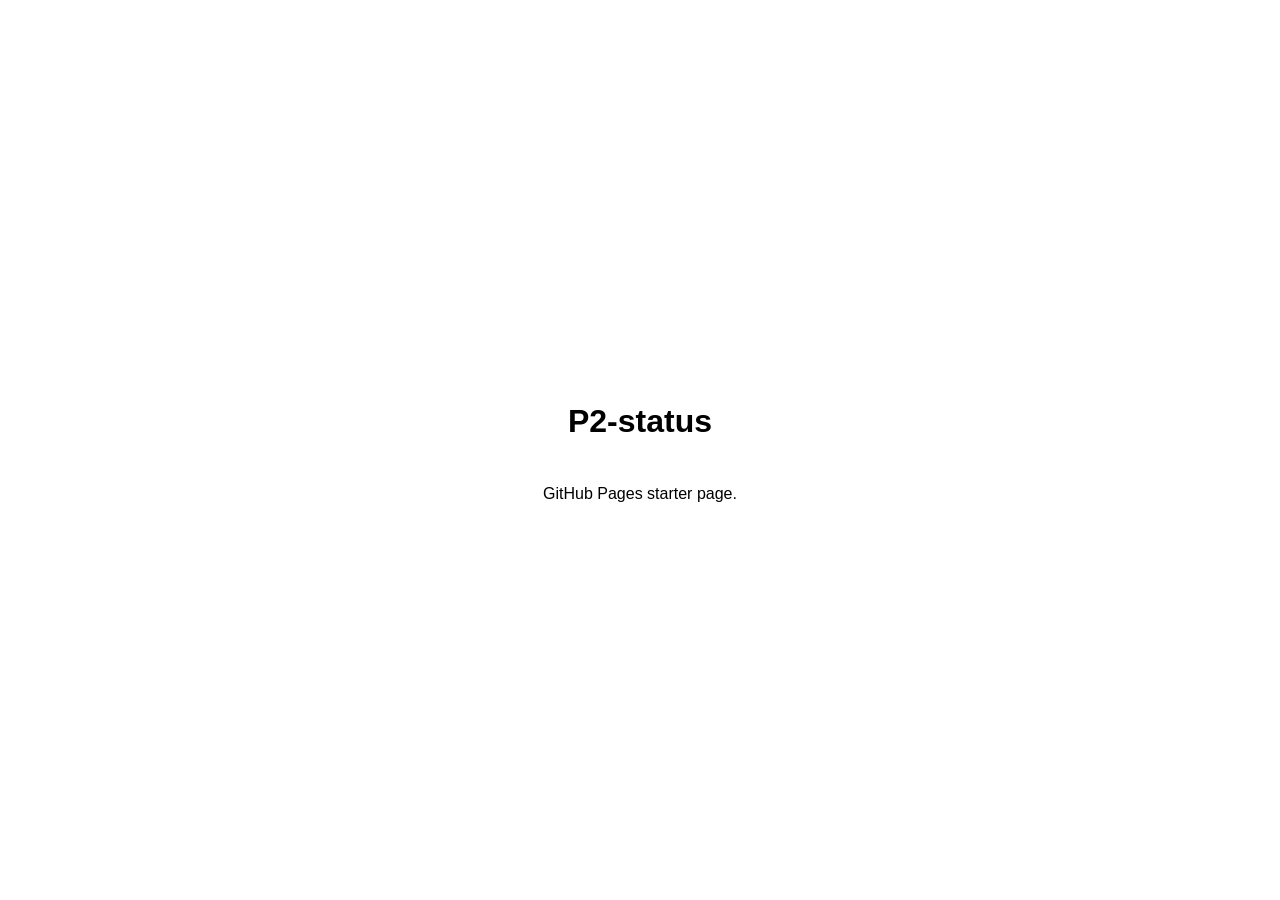
==== web/index.html @ d537d4f0 "Add web GitHub Pages starter structure" ====
<!doctype html>
<html lang="en">
  <head>
    <meta charset="UTF-8" />
    <meta name="viewport" content="width=device-width, initial-scale=1.0" />
    <title>P2-status</title>
    <link rel="stylesheet" href="./assets/css/style.css" />
  </head>
  <body>
    <main class="container">
      <h1>P2-status</h1>
      <p>GitHub Pages starter page.</p>
    </main>
    <script src="./assets/js/main.js"></script>
  </body>
</html>
---- web/assets/css/style.css ----
:root {
  color-scheme: light dark;
}

* {
  box-sizing: border-box;
}

body {
  margin: 0;
  font-family: -apple-system, BlinkMacSystemFont, "Segoe UI", sans-serif;
}

.container {
  max-width: 720px;
  margin: 0 auto;
  min-height: 100dvh;
  display: grid;
  place-content: center;
  gap: 0.5rem;
  padding: 1rem;
  text-align: center;
}
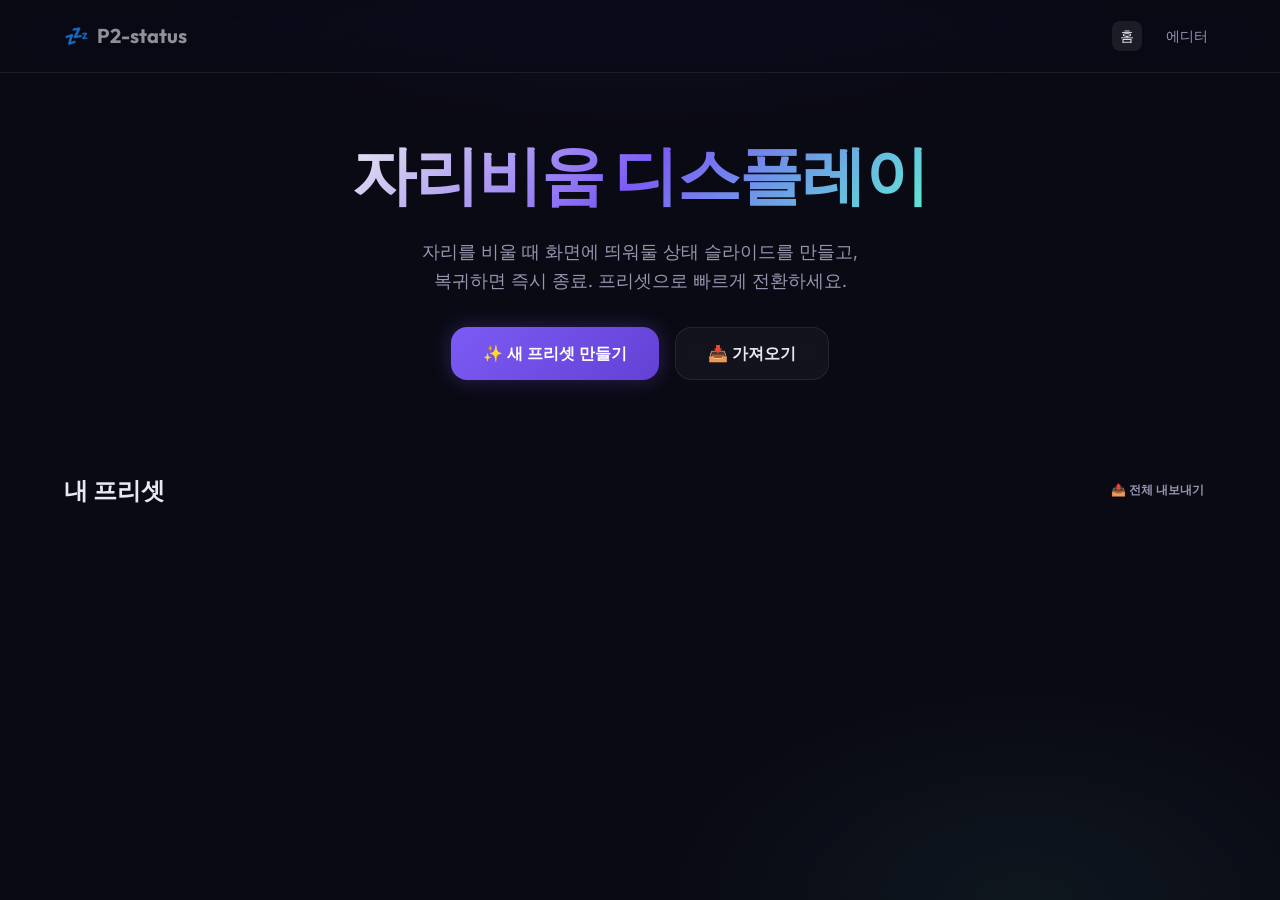
==== commit 8d22647d: "feat: implement core P2-status dashboard and design system with preset management logic" ====
--- a/web/index.html
+++ b/web/index.html
@@ -1,16 +1,76 @@
 <!doctype html>
-<html lang="en">
+<html lang="ko">
   <head>
     <meta charset="UTF-8" />
     <meta name="viewport" content="width=device-width, initial-scale=1.0" />
-    <title>P2-status</title>
+    <title>P2-status — 자리비움 디스플레이</title>
+    <meta name="description" content="자리를 비울 때 화면에 띄워둘 상태 디스플레이를 쉽게 만들고 관리하세요. 프리셋 기반 빠른 전환, 전체화면 뷰어 지원." />
     <link rel="stylesheet" href="./assets/css/style.css" />
   </head>
   <body>
-    <main class="container">
-      <h1>P2-status</h1>
-      <p>GitHub Pages starter page.</p>
-    </main>
+    <div class="page-wrapper">
+      <!-- Navbar -->
+      <nav class="navbar" id="navbar">
+        <div class="container">
+          <a href="./" class="navbar-brand">
+            💤 <span>P2-status</span>
+          </a>
+          <div class="navbar-links">
+            <a href="./" class="active">홈</a>
+            <a href="./editor.html">에디터</a>
+          </div>
+        </div>
+      </nav>
+
+      <!-- Hero -->
+      <section class="hero" id="hero">
+        <h1 class="text-hero">자리비움 디스플레이</h1>
+        <p class="text-subtitle">
+          자리를 비울 때 화면에 띄워둘 상태 슬라이드를 만들고,<br />
+          복귀하면 즉시 종료. 프리셋으로 빠르게 전환하세요.
+        </p>
+        <div class="hero__actions">
+          <button class="btn btn-primary btn-lg" id="btn-new-preset">
+            ✨ 새 프리셋 만들기
+          </button>
+          <button class="btn btn-secondary btn-lg" id="btn-import">
+            📥 가져오기
+          </button>
+        </div>
+      </section>
+
+      <!-- Preset List -->
+      <main class="container">
+        <section class="section" id="presets-section">
+          <div class="section__header">
+            <h2 class="section__title">내 프리셋</h2>
+            <div class="flex gap-sm">
+              <button class="btn btn-ghost btn-sm" id="btn-export-all" title="전체 백업">
+                📤 전체 내보내기
+              </button>
+            </div>
+          </div>
+
+          <!-- Card Grid (dynamically rendered) -->
+          <div class="card-grid stagger" id="preset-grid">
+            <!-- JS에서 렌더링 -->
+          </div>
+
+          <!-- Empty state -->
+          <div class="empty-state" id="empty-state" style="display: none;">
+            <div class="empty-state__icon">📭</div>
+            <p class="empty-state__text">아직 프리셋이 없습니다.<br/>새 프리셋을 만들어보세요!</p>
+            <button class="btn btn-primary" id="btn-empty-new">✨ 새 프리셋 만들기</button>
+          </div>
+        </section>
+      </main>
+    </div>
+
+    <!-- Hidden file input for import -->
+    <input type="file" id="import-input" accept=".json" style="display:none" />
+
+    <script src="./assets/js/storage.js"></script>
     <script src="./assets/js/main.js"></script>
+    <script src="./assets/js/home.js"></script>
   </body>
 </html>
--- a/web/assets/css/style.css
+++ b/web/assets/css/style.css
@@ -1,23 +1,1286 @@
+/*  ═══════════════════════════════════════════
+    P2-status — Design System
+    다크모드 글래스모피즘 기반 디자인 토큰 + 컴포넌트
+    ═══════════════════════════════════════════ */
+
+/* ── Google Fonts ── */
+@import url('https://fonts.googleapis.com/css2?family=Inter:wght@300;400;500;600;700&family=Outfit:wght@400;500;600;700;800&display=swap');
+
+/* ── Design Tokens ── */
 :root {
-  color-scheme: light dark;
-}
-
-* {
+  /* Colors — Deep Navy / Purple palette */
+  --bg-primary: #0a0a14;
+  --bg-secondary: #12121f;
+  --bg-card: rgba(22, 22, 40, 0.65);
+  --bg-card-hover: rgba(30, 30, 55, 0.8);
+  --bg-glass: rgba(255, 255, 255, 0.04);
+  --bg-glass-hover: rgba(255, 255, 255, 0.08);
+  --bg-overlay: rgba(0, 0, 0, 0.6);
+
+  --border-glass: rgba(255, 255, 255, 0.08);
+  --border-glass-hover: rgba(255, 255, 255, 0.15);
+
+  --text-primary: #e8e8f0;
+  --text-secondary: #9595b0;
+  --text-tertiary: #656585;
+  --text-muted: #4a4a68;
+
+  --accent: #7c5bf5;
+  --accent-hover: #9578ff;
+  --accent-glow: rgba(124, 91, 245, 0.3);
+  --accent-secondary: #5eead4;
+  --accent-secondary-glow: rgba(94, 234, 212, 0.2);
+
+  --danger: #f472b6;
+  --danger-hover: #fb7fbe;
+  --success: #34d399;
+  --warning: #fbbf24;
+
+  /* Spacing */
+  --space-xs: 0.25rem;
+  --space-sm: 0.5rem;
+  --space-md: 1rem;
+  --space-lg: 1.5rem;
+  --space-xl: 2rem;
+  --space-2xl: 3rem;
+  --space-3xl: 4rem;
+
+  /* Radius */
+  --radius-sm: 0.5rem;
+  --radius-md: 0.75rem;
+  --radius-lg: 1rem;
+  --radius-xl: 1.25rem;
+  --radius-full: 9999px;
+
+  /* Shadows */
+  --shadow-sm: 0 2px 8px rgba(0, 0, 0, 0.3);
+  --shadow-md: 0 4px 16px rgba(0, 0, 0, 0.4);
+  --shadow-lg: 0 8px 32px rgba(0, 0, 0, 0.5);
+  --shadow-glow: 0 0 20px var(--accent-glow);
+
+  /* Typography */
+  --font-sans: 'Inter', -apple-system, BlinkMacSystemFont, 'Segoe UI', sans-serif;
+  --font-display: 'Outfit', 'Inter', sans-serif;
+
+  --fs-xs: 0.75rem;
+  --fs-sm: 0.875rem;
+  --fs-base: 1rem;
+  --fs-lg: 1.125rem;
+  --fs-xl: 1.25rem;
+  --fs-2xl: 1.5rem;
+  --fs-3xl: 2rem;
+  --fs-4xl: 2.5rem;
+  --fs-hero: clamp(2.5rem, 5vw, 4rem);
+
+  /* Transitions */
+  --transition-fast: 150ms cubic-bezier(0.4, 0, 0.2, 1);
+  --transition-base: 250ms cubic-bezier(0.4, 0, 0.2, 1);
+  --transition-slow: 400ms cubic-bezier(0.4, 0, 0.2, 1);
+  --transition-spring: 500ms cubic-bezier(0.34, 1.56, 0.64, 1);
+
+  /* Z-index */
+  --z-base: 1;
+  --z-overlay: 100;
+  --z-modal: 200;
+  --z-toast: 300;
+}
+
+/* ── Reset & Base ── */
+*,
+*::before,
+*::after {
   box-sizing: border-box;
+  margin: 0;
+  padding: 0;
+}
+
+html {
+  color-scheme: dark;
+  scroll-behavior: smooth;
 }
 
 body {
-  margin: 0;
-  font-family: -apple-system, BlinkMacSystemFont, "Segoe UI", sans-serif;
+  font-family: var(--font-sans);
+  font-size: var(--fs-base);
+  color: var(--text-primary);
+  background: var(--bg-primary);
+  min-height: 100dvh;
+  line-height: 1.6;
+  -webkit-font-smoothing: antialiased;
+  -moz-osx-font-smoothing: grayscale;
+  overflow-x: hidden;
+}
+
+/* Subtle background pattern */
+body::before {
+  content: '';
+  position: fixed;
+  inset: 0;
+  background:
+    radial-gradient(ellipse 80% 60% at 50% -20%, rgba(124, 91, 245, 0.12) 0%, transparent 60%),
+    radial-gradient(ellipse 60% 50% at 80% 100%, rgba(94, 234, 212, 0.06) 0%, transparent 50%);
+  pointer-events: none;
+  z-index: 0;
+}
+
+a {
+  color: var(--accent);
+  text-decoration: none;
+  transition: color var(--transition-fast);
+}
+
+a:hover {
+  color: var(--accent-hover);
+}
+
+img { max-width: 100%; display: block; }
+
+/* ── Typography ── */
+h1, h2, h3, h4, h5, h6 {
+  font-family: var(--font-display);
+  font-weight: 700;
+  line-height: 1.2;
+}
+
+.text-hero {
+  font-size: var(--fs-hero);
+  font-weight: 800;
+  letter-spacing: -0.02em;
+  background: linear-gradient(135deg, var(--text-primary) 0%, var(--accent) 50%, var(--accent-secondary) 100%);
+  -webkit-background-clip: text;
+  -webkit-text-fill-color: transparent;
+  background-clip: text;
+}
+
+.text-subtitle {
+  font-size: var(--fs-lg);
+  color: var(--text-secondary);
+  font-weight: 400;
+  max-width: 42ch;
+}
+
+.text-muted { color: var(--text-muted); font-size: var(--fs-sm); }
+.text-secondary { color: var(--text-secondary); }
+
+/* ── Layout ── */
+.page-wrapper {
+  position: relative;
+  z-index: var(--z-base);
+  min-height: 100dvh;
 }
 
 .container {
-  max-width: 720px;
+  max-width: 1200px;
   margin: 0 auto;
-  min-height: 100dvh;
+  padding: 0 var(--space-lg);
+}
+
+/* ── Navbar ── */
+.navbar {
+  position: sticky;
+  top: 0;
+  z-index: var(--z-overlay);
+  backdrop-filter: blur(16px) saturate(180%);
+  -webkit-backdrop-filter: blur(16px) saturate(180%);
+  background: rgba(10, 10, 20, 0.7);
+  border-bottom: 1px solid var(--border-glass);
+  padding: var(--space-sm) 0;
+}
+
+.navbar .container {
+  display: flex;
+  align-items: center;
+  justify-content: space-between;
+  height: 3.5rem;
+}
+
+.navbar-brand {
+  font-family: var(--font-display);
+  font-size: var(--fs-xl);
+  font-weight: 700;
+  color: var(--text-primary);
+  display: flex;
+  align-items: center;
+  gap: var(--space-sm);
+}
+
+.navbar-brand span {
+  opacity: 0.6;
+}
+
+.navbar-links {
+  display: flex;
+  gap: var(--space-md);
+  align-items: center;
+}
+
+.navbar-links a {
+  color: var(--text-secondary);
+  font-size: var(--fs-sm);
+  font-weight: 500;
+  padding: var(--space-xs) var(--space-sm);
+  border-radius: var(--radius-sm);
+  transition: all var(--transition-fast);
+}
+
+.navbar-links a:hover,
+.navbar-links a.active {
+  color: var(--text-primary);
+  background: var(--bg-glass-hover);
+}
+
+/* ── Buttons ── */
+.btn {
+  display: inline-flex;
+  align-items: center;
+  justify-content: center;
+  gap: var(--space-sm);
+  padding: 0.625rem 1.25rem;
+  border: none;
+  border-radius: var(--radius-md);
+  font-family: var(--font-sans);
+  font-size: var(--fs-sm);
+  font-weight: 600;
+  cursor: pointer;
+  transition: all var(--transition-base);
+  white-space: nowrap;
+  user-select: none;
+  line-height: 1.4;
+}
+
+.btn:active {
+  transform: scale(0.97);
+}
+
+.btn-primary {
+  background: linear-gradient(135deg, var(--accent) 0%, #6341d4 100%);
+  color: #fff;
+  box-shadow: var(--shadow-glow);
+}
+
+.btn-primary:hover {
+  background: linear-gradient(135deg, var(--accent-hover) 0%, var(--accent) 100%);
+  box-shadow: 0 0 30px var(--accent-glow);
+  transform: translateY(-1px);
+}
+
+.btn-secondary {
+  background: var(--bg-glass);
+  color: var(--text-primary);
+  border: 1px solid var(--border-glass);
+  backdrop-filter: blur(8px);
+}
+
+.btn-secondary:hover {
+  background: var(--bg-glass-hover);
+  border-color: var(--border-glass-hover);
+}
+
+.btn-ghost {
+  background: transparent;
+  color: var(--text-secondary);
+}
+
+.btn-ghost:hover {
+  background: var(--bg-glass);
+  color: var(--text-primary);
+}
+
+.btn-danger {
+  background: rgba(244, 114, 182, 0.15);
+  color: var(--danger);
+  border: 1px solid rgba(244, 114, 182, 0.2);
+}
+
+.btn-danger:hover {
+  background: rgba(244, 114, 182, 0.25);
+  border-color: rgba(244, 114, 182, 0.4);
+}
+
+.btn-icon {
+  width: 2.5rem;
+  height: 2.5rem;
+  padding: 0;
+  border-radius: var(--radius-md);
+  font-size: var(--fs-lg);
+}
+
+.btn-sm {
+  padding: 0.375rem 0.75rem;
+  font-size: var(--fs-xs);
+}
+
+.btn-lg {
+  padding: 0.875rem 2rem;
+  font-size: var(--fs-base);
+  border-radius: var(--radius-lg);
+}
+
+/* ── Cards ── */
+.card {
+  background: var(--bg-card);
+  border: 1px solid var(--border-glass);
+  border-radius: var(--radius-lg);
+  padding: var(--space-lg);
+  backdrop-filter: blur(12px);
+  -webkit-backdrop-filter: blur(12px);
+  transition: all var(--transition-base);
+}
+
+.card:hover {
+  background: var(--bg-card-hover);
+  border-color: var(--border-glass-hover);
+  box-shadow: var(--shadow-md);
+  transform: translateY(-2px);
+}
+
+.card-grid {
   display: grid;
-  place-content: center;
-  gap: 0.5rem;
-  padding: 1rem;
+  grid-template-columns: repeat(auto-fill, minmax(280px, 1fr));
+  gap: var(--space-lg);
+}
+
+/* ── Preset Card ── */
+.preset-card {
+  cursor: pointer;
+  position: relative;
+  overflow: hidden;
+}
+
+.preset-card__preview {
+  height: 120px;
+  border-radius: var(--radius-md);
+  margin-bottom: var(--space-md);
+  display: flex;
+  align-items: center;
+  justify-content: center;
+  font-size: 2.5rem;
+  overflow: hidden;
+  position: relative;
+}
+
+.preset-card__preview-text {
+  font-family: var(--font-display);
+  font-size: var(--fs-lg);
+  font-weight: 600;
+  color: #fff;
+  text-shadow: 0 2px 8px rgba(0,0,0,0.5);
+  position: absolute;
+  bottom: var(--space-sm);
+  left: var(--space-sm);
+  right: var(--space-sm);
   text-align: center;
 }
+
+.preset-card__name {
+  font-family: var(--font-display);
+  font-size: var(--fs-lg);
+  font-weight: 600;
+  margin-bottom: var(--space-xs);
+}
+
+.preset-card__meta {
+  color: var(--text-muted);
+  font-size: var(--fs-xs);
+  display: flex;
+  align-items: center;
+  gap: var(--space-sm);
+}
+
+.preset-card__actions {
+  display: flex;
+  gap: var(--space-xs);
+  margin-top: var(--space-md);
+}
+
+/* ── Input / Form ── */
+.input {
+  width: 100%;
+  padding: 0.625rem 0.875rem;
+  background: var(--bg-glass);
+  border: 1px solid var(--border-glass);
+  border-radius: var(--radius-md);
+  color: var(--text-primary);
+  font-family: var(--font-sans);
+  font-size: var(--fs-sm);
+  transition: all var(--transition-fast);
+  outline: none;
+}
+
+.input:focus {
+  border-color: var(--accent);
+  box-shadow: 0 0 0 3px var(--accent-glow);
+}
+
+.input::placeholder {
+  color: var(--text-muted);
+}
+
+textarea.input {
+  resize: vertical;
+  min-height: 80px;
+}
+
+.form-group {
+  display: flex;
+  flex-direction: column;
+  gap: var(--space-xs);
+}
+
+.form-label {
+  font-size: var(--fs-xs);
+  font-weight: 600;
+  color: var(--text-secondary);
+  text-transform: uppercase;
+  letter-spacing: 0.05em;
+}
+
+/* Color picker wrapper */
+.color-picker-wrap {
+  display: flex;
+  align-items: center;
+  gap: var(--space-sm);
+}
+
+.color-picker-wrap input[type="color"] {
+  width: 2.5rem;
+  height: 2.5rem;
+  padding: 0;
+  border: 2px solid var(--border-glass);
+  border-radius: var(--radius-sm);
+  background: none;
+  cursor: pointer;
+}
+
+.color-picker-wrap input[type="color"]::-webkit-color-swatch-wrapper {
+  padding: 2px;
+}
+
+.color-picker-wrap input[type="color"]::-webkit-color-swatch {
+  border: none;
+  border-radius: 4px;
+}
+
+/* Toggle / Switch */
+.toggle-wrap {
+  display: flex;
+  align-items: center;
+  gap: var(--space-sm);
+  cursor: pointer;
+}
+
+.toggle {
+  position: relative;
+  width: 44px;
+  height: 24px;
+  background: var(--bg-glass);
+  border: 1px solid var(--border-glass);
+  border-radius: var(--radius-full);
+  transition: all var(--transition-base);
+  cursor: pointer;
+  appearance: none;
+  -webkit-appearance: none;
+}
+
+.toggle::after {
+  content: '';
+  position: absolute;
+  top: 2px;
+  left: 2px;
+  width: 18px;
+  height: 18px;
+  background: var(--text-secondary);
+  border-radius: 50%;
+  transition: all var(--transition-base);
+}
+
+.toggle:checked {
+  background: var(--accent);
+  border-color: var(--accent);
+}
+
+.toggle:checked::after {
+  left: 22px;
+  background: #fff;
+}
+
+/* ── Modal ── */
+.modal-backdrop {
+  position: fixed;
+  inset: 0;
+  background: var(--bg-overlay);
+  backdrop-filter: blur(8px);
+  -webkit-backdrop-filter: blur(8px);
+  z-index: var(--z-modal);
+  display: flex;
+  align-items: center;
+  justify-content: center;
+  padding: var(--space-lg);
+  opacity: 0;
+  pointer-events: none;
+  transition: opacity var(--transition-base);
+}
+
+.modal-backdrop.active {
+  opacity: 1;
+  pointer-events: all;
+}
+
+.modal {
+  background: var(--bg-secondary);
+  border: 1px solid var(--border-glass);
+  border-radius: var(--radius-xl);
+  padding: var(--space-2xl);
+  max-width: 480px;
+  width: 100%;
+  box-shadow: var(--shadow-lg);
+  transform: scale(0.95) translateY(10px);
+  transition: transform var(--transition-spring);
+}
+
+.modal-backdrop.active .modal {
+  transform: scale(1) translateY(0);
+}
+
+.modal__title {
+  font-family: var(--font-display);
+  font-size: var(--fs-xl);
+  font-weight: 700;
+  margin-bottom: var(--space-md);
+}
+
+.modal__body {
+  margin-bottom: var(--space-xl);
+  color: var(--text-secondary);
+}
+
+.modal__footer {
+  display: flex;
+  gap: var(--space-sm);
+  justify-content: flex-end;
+}
+
+/* ── Toast Notification ── */
+.toast-container {
+  position: fixed;
+  bottom: var(--space-xl);
+  right: var(--space-xl);
+  z-index: var(--z-toast);
+  display: flex;
+  flex-direction: column-reverse;
+  gap: var(--space-sm);
+  pointer-events: none;
+}
+
+.toast {
+  background: var(--bg-secondary);
+  border: 1px solid var(--border-glass);
+  border-radius: var(--radius-md);
+  padding: var(--space-md) var(--space-lg);
+  color: var(--text-primary);
+  font-size: var(--fs-sm);
+  box-shadow: var(--shadow-lg);
+  pointer-events: all;
+  animation: toast-in var(--transition-spring) forwards;
+  display: flex;
+  align-items: center;
+  gap: var(--space-sm);
+  max-width: 360px;
+}
+
+.toast.toast-out {
+  animation: toast-out var(--transition-base) forwards;
+}
+
+.toast--success { border-left: 3px solid var(--success); }
+.toast--error { border-left: 3px solid var(--danger); }
+.toast--info { border-left: 3px solid var(--accent); }
+
+@keyframes toast-in {
+  from { opacity: 0; transform: translateY(20px) scale(0.95); }
+  to { opacity: 1; transform: translateY(0) scale(1); }
+}
+
+@keyframes toast-out {
+  from { opacity: 1; transform: translateY(0) scale(1); }
+  to { opacity: 0; transform: translateY(-10px) scale(0.95); }
+}
+
+/* ── Hero Section ── */
+.hero {
+  text-align: center;
+  padding: var(--space-3xl) 0 var(--space-2xl);
+  display: flex;
+  flex-direction: column;
+  align-items: center;
+  gap: var(--space-lg);
+}
+
+.hero__actions {
+  display: flex;
+  gap: var(--space-md);
+  flex-wrap: wrap;
+  justify-content: center;
+  margin-top: var(--space-sm);
+}
+
+/* ── Section ── */
+.section {
+  padding: var(--space-2xl) 0;
+}
+
+.section__header {
+  display: flex;
+  align-items: center;
+  justify-content: space-between;
+  margin-bottom: var(--space-lg);
+}
+
+.section__title {
+  font-family: var(--font-display);
+  font-size: var(--fs-2xl);
+  font-weight: 700;
+}
+
+/* ── Empty State ── */
+.empty-state {
+  text-align: center;
+  padding: var(--space-3xl) var(--space-xl);
+  color: var(--text-secondary);
+}
+
+.empty-state__icon {
+  font-size: 3rem;
+  margin-bottom: var(--space-md);
+  opacity: 0.5;
+}
+
+.empty-state__text {
+  font-size: var(--fs-lg);
+  margin-bottom: var(--space-lg);
+}
+
+/* ── Slide Thumbnail (shared) ── */
+.slide-thumb {
+  border-radius: var(--radius-sm);
+  display: flex;
+  flex-direction: column;
+  align-items: center;
+  justify-content: center;
+  gap: var(--space-xs);
+  color: #fff;
+  text-shadow: 0 1px 4px rgba(0,0,0,0.6);
+  position: relative;
+  overflow: hidden;
+}
+
+.slide-thumb__emoji {
+  font-size: 1.5rem;
+}
+
+.slide-thumb__text {
+  font-size: var(--fs-xs);
+  font-weight: 600;
+  text-align: center;
+  padding: 0 var(--space-xs);
+  white-space: nowrap;
+  overflow: hidden;
+  text-overflow: ellipsis;
+  max-width: 100%;
+}
+
+/* ═══════════════════════════════════════
+   EDITOR PAGE
+   ═══════════════════════════════════════ */
+
+.editor-layout {
+  display: grid;
+  grid-template-columns: 220px 1fr 280px;
+  grid-template-rows: auto 1fr;
+  height: 100dvh;
+  overflow: hidden;
+}
+
+.editor-toolbar {
+  grid-column: 1 / -1;
+  display: flex;
+  align-items: center;
+  justify-content: space-between;
+  padding: var(--space-sm) var(--space-lg);
+  background: rgba(10, 10, 20, 0.8);
+  border-bottom: 1px solid var(--border-glass);
+  backdrop-filter: blur(16px);
+  -webkit-backdrop-filter: blur(16px);
+}
+
+.editor-toolbar__left,
+.editor-toolbar__right {
+  display: flex;
+  align-items: center;
+  gap: var(--space-sm);
+}
+
+.editor-toolbar__title {
+  font-family: var(--font-display);
+  font-weight: 600;
+  font-size: var(--fs-lg);
+}
+
+.editor-toolbar__title-input {
+  background: transparent;
+  border: 1px solid transparent;
+  border-radius: var(--radius-sm);
+  padding: var(--space-xs) var(--space-sm);
+  color: var(--text-primary);
+  font-family: var(--font-display);
+  font-weight: 600;
+  font-size: var(--fs-lg);
+  transition: border-color var(--transition-fast);
+  outline: none;
+  width: 240px;
+}
+
+.editor-toolbar__title-input:hover,
+.editor-toolbar__title-input:focus {
+  border-color: var(--border-glass-hover);
+}
+
+.save-indicator {
+  font-size: var(--fs-xs);
+  color: var(--text-muted);
+  display: flex;
+  align-items: center;
+  gap: var(--space-xs);
+}
+
+.save-indicator::before {
+  content: '';
+  width: 6px;
+  height: 6px;
+  border-radius: 50%;
+  background: var(--success);
+}
+
+.save-indicator.saving::before {
+  background: var(--warning);
+  animation: pulse 1s infinite;
+}
+
+@keyframes pulse {
+  0%, 100% { opacity: 1; }
+  50% { opacity: 0.4; }
+}
+
+/* Sidebar — Slide list */
+.editor-sidebar {
+  background: var(--bg-secondary);
+  border-right: 1px solid var(--border-glass);
+  overflow-y: auto;
+  padding: var(--space-md);
+  display: flex;
+  flex-direction: column;
+  gap: var(--space-sm);
+}
+
+.editor-sidebar__header {
+  display: flex;
+  align-items: center;
+  justify-content: space-between;
+  padding-bottom: var(--space-sm);
+  border-bottom: 1px solid var(--border-glass);
+  margin-bottom: var(--space-sm);
+}
+
+.editor-sidebar__header-label {
+  font-size: var(--fs-xs);
+  font-weight: 600;
+  color: var(--text-secondary);
+  text-transform: uppercase;
+  letter-spacing: 0.05em;
+}
+
+.slide-list-item {
+  border-radius: var(--radius-md);
+  border: 2px solid transparent;
+  cursor: pointer;
+  transition: all var(--transition-fast);
+  position: relative;
+  overflow: hidden;
+}
+
+.slide-list-item .slide-thumb {
+  height: 90px;
+  border-radius: var(--radius-sm);
+}
+
+.slide-list-item:hover {
+  border-color: var(--border-glass-hover);
+}
+
+.slide-list-item.active {
+  border-color: var(--accent);
+  box-shadow: 0 0 12px var(--accent-glow);
+}
+
+.slide-list-item__index {
+  position: absolute;
+  top: var(--space-xs);
+  left: var(--space-xs);
+  background: rgba(0,0,0,0.6);
+  color: #fff;
+  font-size: 10px;
+  font-weight: 700;
+  padding: 1px 6px;
+  border-radius: var(--radius-sm);
+}
+
+.slide-list-item__delete {
+  position: absolute;
+  top: var(--space-xs);
+  right: var(--space-xs);
+  background: rgba(0,0,0,0.6);
+  color: var(--danger);
+  border: none;
+  cursor: pointer;
+  font-size: 14px;
+  padding: 2px 6px;
+  border-radius: var(--radius-sm);
+  opacity: 0;
+  transition: opacity var(--transition-fast);
+}
+
+.slide-list-item:hover .slide-list-item__delete {
+  opacity: 1;
+}
+
+.slide-list-item.dragging {
+  opacity: 0.4;
+}
+
+/* Canvas — Preview */
+.editor-canvas {
+  display: flex;
+  align-items: center;
+  justify-content: center;
+  padding: var(--space-xl);
+  background:
+    radial-gradient(circle at 50% 50%, rgba(124, 91, 245, 0.03) 0%, transparent 60%);
+  overflow: hidden;
+}
+
+.canvas-frame {
+  width: min(100%, 800px);
+  aspect-ratio: 16 / 9;
+  border-radius: var(--radius-lg);
+  box-shadow: var(--shadow-lg);
+  display: flex;
+  flex-direction: column;
+  align-items: center;
+  justify-content: center;
+  gap: var(--space-md);
+  color: #fff;
+  text-shadow: 0 2px 12px rgba(0,0,0,0.5);
+  position: relative;
+  overflow: hidden;
+  transition: background var(--transition-base);
+}
+
+.canvas-frame__emoji {
+  font-size: 4rem;
+  filter: drop-shadow(0 4px 8px rgba(0,0,0,0.3));
+}
+
+.canvas-frame__text {
+  font-family: var(--font-display);
+  font-weight: 700;
+  text-align: center;
+  padding: 0 var(--space-lg);
+}
+
+.canvas-frame__timer {
+  font-size: var(--fs-lg);
+  opacity: 0.8;
+  font-variant-numeric: tabular-nums;
+}
+
+/* Properties Panel */
+.editor-props {
+  background: var(--bg-secondary);
+  border-left: 1px solid var(--border-glass);
+  overflow-y: auto;
+  padding: var(--space-md);
+  display: flex;
+  flex-direction: column;
+  gap: var(--space-lg);
+}
+
+.props-section {
+  display: flex;
+  flex-direction: column;
+  gap: var(--space-sm);
+}
+
+.props-section__title {
+  font-size: var(--fs-xs);
+  font-weight: 700;
+  color: var(--text-secondary);
+  text-transform: uppercase;
+  letter-spacing: 0.06em;
+  padding-bottom: var(--space-xs);
+  border-bottom: 1px solid var(--border-glass);
+}
+
+/* Background type tabs */
+.bg-tabs {
+  display: flex;
+  background: var(--bg-glass);
+  border-radius: var(--radius-sm);
+  padding: 2px;
+}
+
+.bg-tab {
+  flex: 1;
+  padding: var(--space-xs) var(--space-sm);
+  font-size: var(--fs-xs);
+  font-weight: 600;
+  text-align: center;
+  cursor: pointer;
+  border: none;
+  background: transparent;
+  color: var(--text-secondary);
+  border-radius: var(--radius-sm);
+  transition: all var(--transition-fast);
+}
+
+.bg-tab.active {
+  background: var(--accent);
+  color: #fff;
+}
+
+/* ═══════════════════════════════════════
+   VIEWER PAGE
+   ═══════════════════════════════════════ */
+
+.viewer {
+  position: fixed;
+  inset: 0;
+  z-index: var(--z-overlay);
+  overflow: hidden;
+  cursor: none;
+}
+
+.viewer.show-cursor {
+  cursor: default;
+}
+
+/* Current slide */
+.viewer__slide {
+  position: absolute;
+  inset: 0;
+  display: flex;
+  flex-direction: column;
+  align-items: center;
+  justify-content: center;
+  gap: var(--space-lg);
+  color: #fff;
+  transition: opacity 0.6s ease;
+}
+
+.viewer__slide-emoji {
+  font-size: 5rem;
+  filter: drop-shadow(0 6px 12px rgba(0,0,0,0.4));
+  animation: float 3s ease-in-out infinite;
+}
+
+@keyframes float {
+  0%, 100% { transform: translateY(0); }
+  50% { transform: translateY(-10px); }
+}
+
+.viewer__slide-text {
+  font-family: var(--font-display);
+  font-weight: 800;
+  text-align: center;
+  text-shadow: 0 4px 20px rgba(0,0,0,0.5);
+  padding: 0 var(--space-xl);
+}
+
+.viewer__slide-timer {
+  font-family: var(--font-display);
+  font-size: var(--fs-2xl);
+  font-variant-numeric: tabular-nums;
+  opacity: 0.85;
+  text-shadow: 0 2px 8px rgba(0,0,0,0.3);
+}
+
+/* Overlay — thumbnail strip */
+.viewer__overlay {
+  position: absolute;
+  top: 0;
+  left: 0;
+  right: 0;
+  padding: var(--space-lg);
+  display: flex;
+  align-items: center;
+  justify-content: center;
+  gap: var(--space-md);
+  background: linear-gradient(to bottom, rgba(0,0,0,0.7) 0%, transparent 100%);
+  transform: translateY(-100%);
+  transition: transform var(--transition-base);
+  z-index: 10;
+}
+
+.viewer__overlay.visible {
+  transform: translateY(0);
+}
+
+.overlay-thumb {
+  width: 140px;
+  height: 80px;
+  border-radius: var(--radius-md);
+  border: 2px solid rgba(255,255,255,0.15);
+  cursor: pointer;
+  transition: all var(--transition-base);
+  flex-shrink: 0;
+  display: flex;
+  flex-direction: column;
+  align-items: center;
+  justify-content: center;
+  gap: var(--space-xs);
+  color: #fff;
+  font-size: var(--fs-xs);
+  text-shadow: 0 1px 4px rgba(0,0,0,0.6);
+  position: relative;
+  overflow: hidden;
+}
+
+.overlay-thumb.current {
+  border-color: var(--accent);
+  box-shadow: 0 0 16px var(--accent-glow);
+  transform: scale(1.1);
+}
+
+.overlay-thumb:hover:not(.current) {
+  border-color: rgba(255,255,255,0.4);
+  transform: scale(1.05);
+}
+
+.overlay-thumb__emoji { font-size: 1.2rem; }
+.overlay-thumb__text { font-size: 10px; font-weight: 600; }
+
+/* Progress bar for 2s hold */
+.overlay-thumb__progress {
+  position: absolute;
+  bottom: 0;
+  left: 0;
+  height: 3px;
+  background: var(--accent-secondary);
+  border-radius: 0 0 var(--radius-md) var(--radius-md);
+  transition: width 0.1s linear;
+  width: 0;
+}
+
+/* Grid view — full slide selector */
+.viewer__grid {
+  position: absolute;
+  inset: 0;
+  background: rgba(0, 0, 0, 0.85);
+  backdrop-filter: blur(12px);
+  -webkit-backdrop-filter: blur(12px);
+  z-index: 20;
+  display: grid;
+  grid-template-columns: repeat(auto-fill, minmax(200px, 1fr));
+  gap: var(--space-lg);
+  padding: var(--space-2xl);
+  overflow-y: auto;
+  align-content: start;
+  transform: translateY(100%);
+  transition: transform var(--transition-slow);
+}
+
+.viewer__grid.visible {
+  transform: translateY(0);
+}
+
+.grid-slide-item {
+  aspect-ratio: 16 / 9;
+  border-radius: var(--radius-lg);
+  border: 2px solid rgba(255,255,255,0.1);
+  cursor: pointer;
+  display: flex;
+  flex-direction: column;
+  align-items: center;
+  justify-content: center;
+  gap: var(--space-sm);
+  color: #fff;
+  font-size: var(--fs-sm);
+  transition: all var(--transition-base);
+  position: relative;
+}
+
+.grid-slide-item:hover {
+  border-color: rgba(255,255,255,0.3);
+  transform: scale(1.05);
+}
+
+.grid-slide-item.current {
+  border-color: var(--accent);
+  box-shadow: 0 0 20px var(--accent-glow);
+}
+
+.grid-slide-item__emoji { font-size: 2rem; }
+.grid-slide-item__text { font-weight: 600; text-align: center; }
+.grid-slide-item__index {
+  position: absolute;
+  top: var(--space-xs);
+  left: var(--space-sm);
+  font-size: var(--fs-xs);
+  font-weight: 700;
+  opacity: 0.6;
+}
+
+/* Exit button */
+.viewer__exit {
+  position: fixed;
+  bottom: var(--space-xl);
+  right: var(--space-xl);
+  z-index: 30;
+  background: rgba(0, 0, 0, 0.6);
+  border: 1px solid rgba(255,255,255,0.15);
+  color: #fff;
+  width: 48px;
+  height: 48px;
+  border-radius: 50%;
+  font-size: var(--fs-xl);
+  cursor: pointer;
+  display: flex;
+  align-items: center;
+  justify-content: center;
+  opacity: 0;
+  transition: opacity var(--transition-base);
+  backdrop-filter: blur(8px);
+}
+
+.viewer.show-cursor .viewer__exit {
+  opacity: 0.6;
+}
+
+.viewer__exit:hover {
+  opacity: 1 !important;
+  background: rgba(244, 114, 182, 0.3);
+  border-color: var(--danger);
+}
+
+/* ── Drop zone ── */
+.drop-zone {
+  border: 2px dashed var(--border-glass);
+  border-radius: var(--radius-lg);
+  padding: var(--space-2xl);
+  text-align: center;
+  cursor: pointer;
+  transition: all var(--transition-base);
+  color: var(--text-secondary);
+}
+
+.drop-zone:hover,
+.drop-zone.drag-over {
+  border-color: var(--accent);
+  background: rgba(124, 91, 245, 0.05);
+  color: var(--text-primary);
+}
+
+.drop-zone__icon {
+  font-size: 2rem;
+  margin-bottom: var(--space-sm);
+}
+
+/* ── Utilities ── */
+.sr-only {
+  position: absolute;
+  width: 1px;
+  height: 1px;
+  overflow: hidden;
+  clip: rect(0, 0, 0, 0);
+  white-space: nowrap;
+}
+
+.flex { display: flex; }
+.flex-col { flex-direction: column; }
+.items-center { align-items: center; }
+.justify-center { justify-content: center; }
+.justify-between { justify-content: space-between; }
+.gap-xs { gap: var(--space-xs); }
+.gap-sm { gap: var(--space-sm); }
+.gap-md { gap: var(--space-md); }
+.gap-lg { gap: var(--space-lg); }
+.w-full { width: 100%; }
+.text-center { text-align: center; }
+
+/* ── Animations ── */
+.fade-in {
+  animation: fadeIn var(--transition-slow) ease forwards;
+}
+
+@keyframes fadeIn {
+  from { opacity: 0; transform: translateY(10px); }
+  to { opacity: 1; transform: translateY(0); }
+}
+
+.stagger > * {
+  opacity: 0;
+  animation: fadeIn var(--transition-slow) ease forwards;
+}
+
+.stagger > *:nth-child(1) { animation-delay: 0ms; }
+.stagger > *:nth-child(2) { animation-delay: 60ms; }
+.stagger > *:nth-child(3) { animation-delay: 120ms; }
+.stagger > *:nth-child(4) { animation-delay: 180ms; }
+.stagger > *:nth-child(5) { animation-delay: 240ms; }
+.stagger > *:nth-child(6) { animation-delay: 300ms; }
+.stagger > *:nth-child(7) { animation-delay: 360ms; }
+.stagger > *:nth-child(8) { animation-delay: 420ms; }
+.stagger > *:nth-child(n+9) { animation-delay: 480ms; }
+
+/* ── Responsive ── */
+@media (max-width: 900px) {
+  .editor-layout {
+    grid-template-columns: 1fr;
+    grid-template-rows: auto auto 1fr auto;
+  }
+
+  .editor-sidebar {
+    flex-direction: row;
+    overflow-x: auto;
+    overflow-y: hidden;
+    border-right: none;
+    border-bottom: 1px solid var(--border-glass);
+    padding: var(--space-sm);
+  }
+
+  .editor-sidebar__header { display: none; }
+
+  .slide-list-item .slide-thumb {
+    height: 60px;
+    width: 100px;
+  }
+
+  .editor-props {
+    border-left: none;
+    border-top: 1px solid var(--border-glass);
+    max-height: 40vh;
+  }
+}
+
+@media (max-width: 640px) {
+  .card-grid {
+    grid-template-columns: 1fr;
+  }
+
+  .hero { padding: var(--space-2xl) 0 var(--space-xl); }
+
+  .viewer__grid {
+    grid-template-columns: repeat(auto-fill, minmax(140px, 1fr));
+    gap: var(--space-md);
+    padding: var(--space-lg);
+  }
+}
